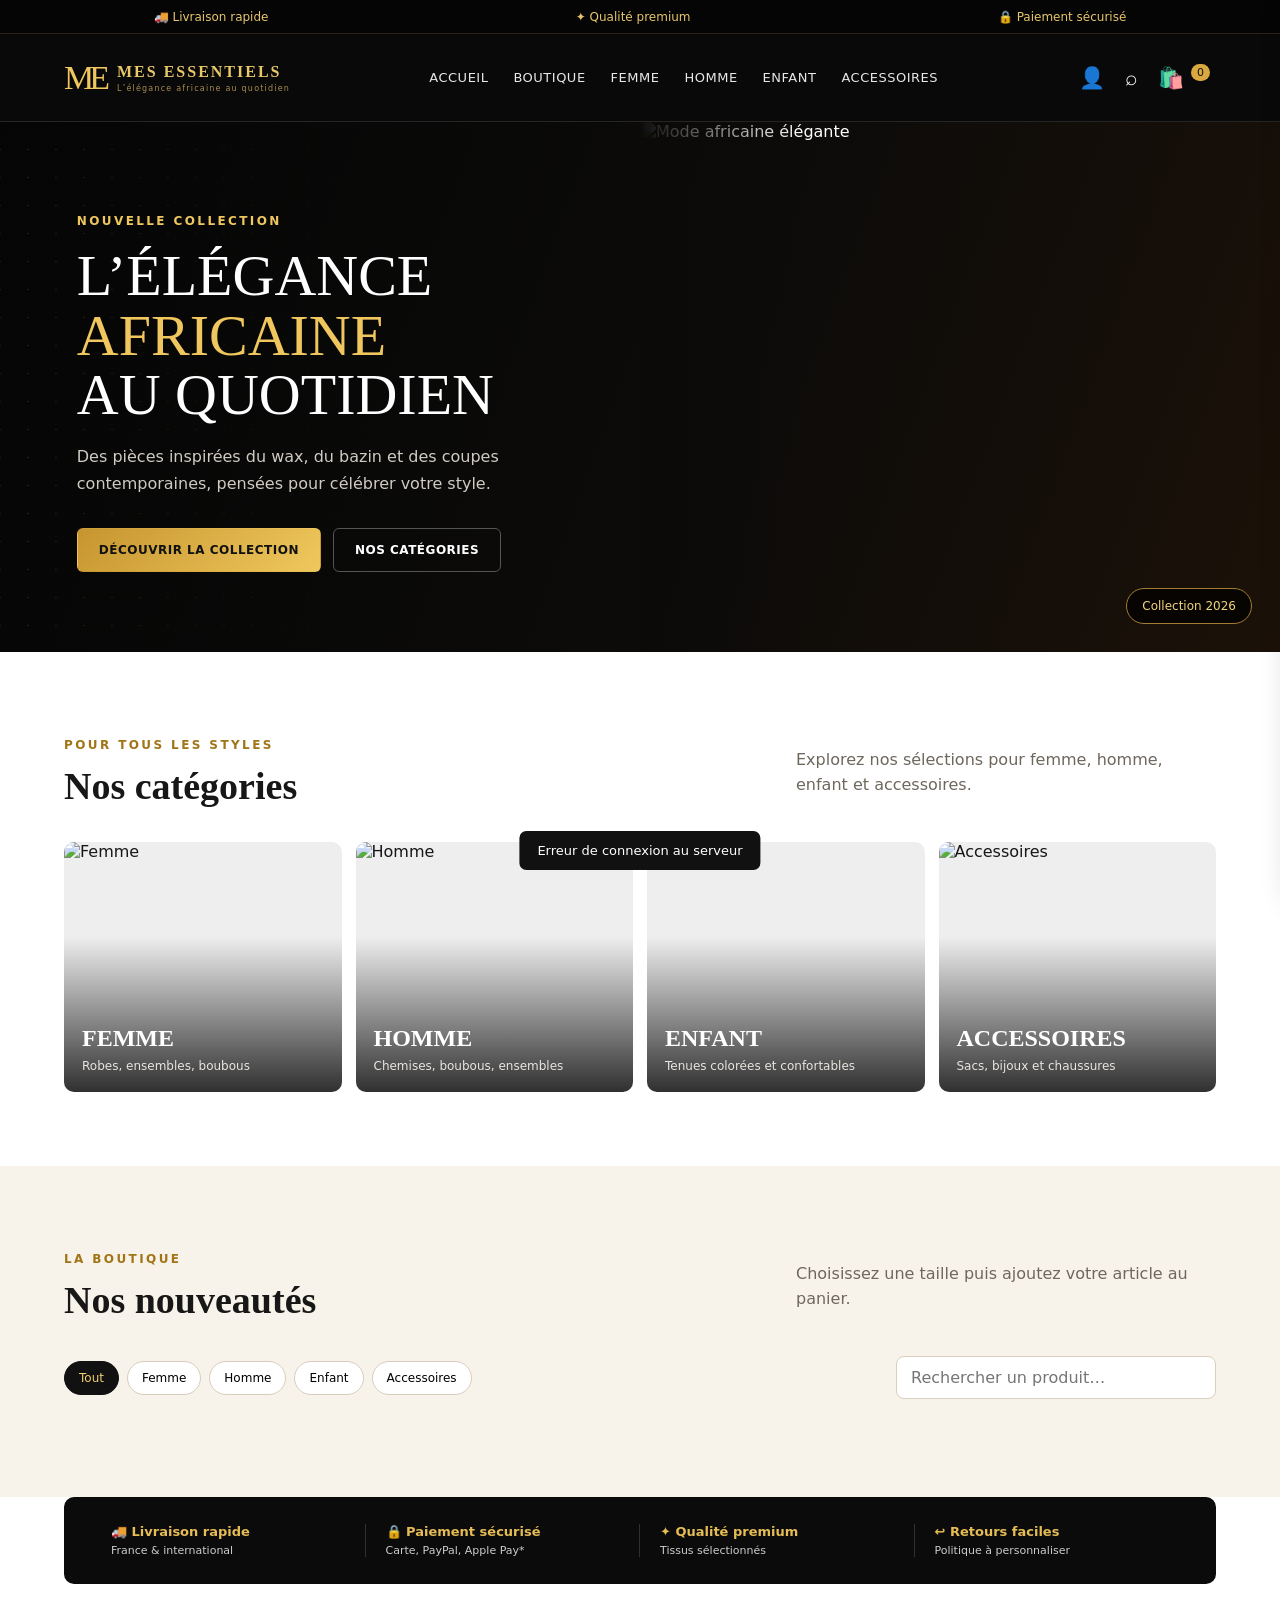
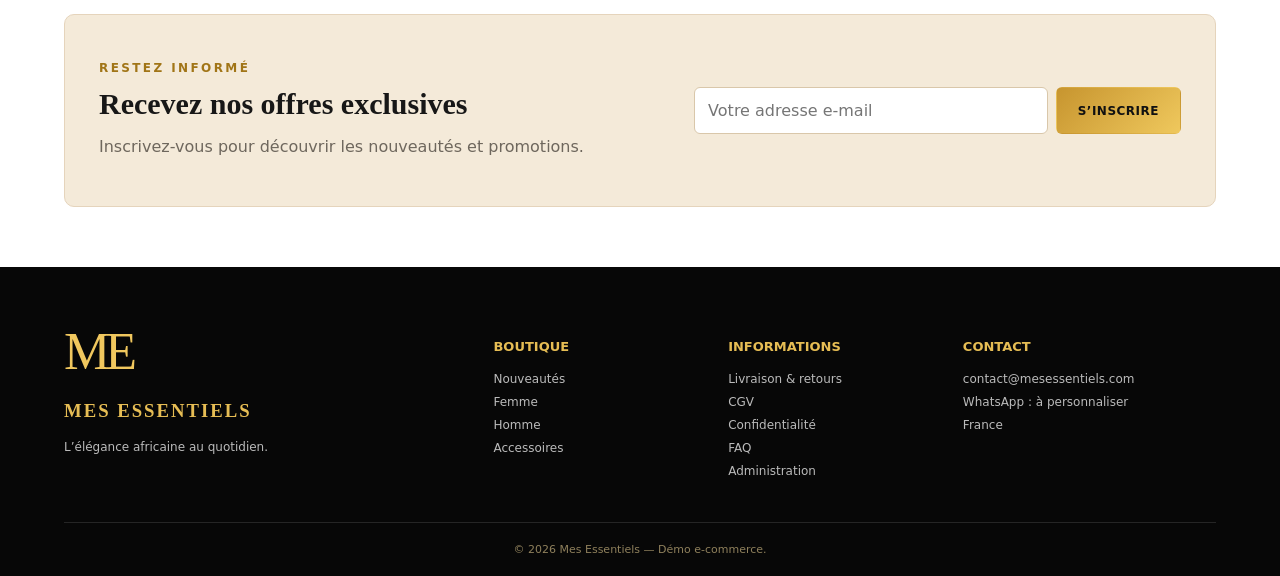
==== index.html @ 94cf5a59 "Add files via upload" ====
<!doctype html>
<html lang="fr">
<head>
  <meta charset="utf-8" />
  <meta name="viewport" content="width=device-width,initial-scale=1" />
  <meta name="description" content="Mes Essentiels — vêtements et accessoires africains élégants pour femme, homme et enfant." />
  <title>Mes Essentiels — L'élégance africaine au quotidien</title>
  <link rel="stylesheet" href="styles.css" />
</head>
<body>
  <div class="topbar"><span>🚚 Livraison rapide</span><span>✦ Qualité premium</span><span>🔒 Paiement sécurisé</span></div>
  <header class="header">
    <a class="brand" href="#accueil"><span class="monogram">ME</span><span><b>MES ESSENTIELS</b><small>L’élégance africaine au quotidien</small></span></a>
    <button class="menu-btn" id="menuBtn" aria-label="Menu">☰</button>
    <nav id="nav">
      <a href="#accueil">Accueil</a><a href="#boutique">Boutique</a><a href="#femme">Femme</a><a href="#homme">Homme</a><a href="#enfant">Enfant</a><a href="#accessoires">Accessoires</a>
    </nav>
    <div class="actions"><button id="searchBtn" title="Rechercher">⌕</button><button id="cartBtn" class="cart-btn">🛍️ <span id="cartCount">0</span></button></div>
  </header>

  <main>
    <section class="hero" id="accueil">
      <div class="hero-copy">
        <p class="eyebrow">NOUVELLE COLLECTION</p>
        <h1>L’élégance <span>africaine</span><br>au quotidien</h1>
        <p>Des pièces inspirées du wax, du bazin et des coupes contemporaines, pensées pour célébrer votre style.</p>
        <div class="hero-buttons"><a class="btn gold" href="#boutique">Découvrir la collection</a><a class="btn ghost" href="#categories">Nos catégories</a></div>
      </div>
      <div class="hero-media"><img src="assets/hero.jpg" alt="Mode africaine élégante"><div class="badge">Collection 2026</div></div>
    </section>

    <section class="section" id="categories">
      <div class="section-head"><div><p class="eyebrow dark">POUR TOUS LES STYLES</p><h2>Nos catégories</h2></div><p>Explorez nos sélections pour femme, homme, enfant et accessoires.</p></div>
      <div class="categories">
        <a class="category" href="#boutique" data-filter="femme"><img src="assets/femme.jpg" alt="Femme"><div><h3>Femme</h3><span>Robes, ensembles, boubous</span></div></a>
        <a class="category" href="#boutique" data-filter="homme"><img src="assets/homme.jpg" alt="Homme"><div><h3>Homme</h3><span>Chemises, boubous, ensembles</span></div></a>
        <a class="category" href="#boutique" data-filter="enfant"><img src="assets/enfant.jpg" alt="Enfant"><div><h3>Enfant</h3><span>Tenues colorées et confortables</span></div></a>
        <a class="category" href="#boutique" data-filter="accessoires"><img src="assets/accessoires.jpg" alt="Accessoires"><div><h3>Accessoires</h3><span>Sacs, bijoux et chaussures</span></div></a>
      </div>
    </section>

    <section class="section shop" id="boutique">
      <div class="section-head"><div><p class="eyebrow dark">LA BOUTIQUE</p><h2>Nos nouveautés</h2></div><p>Choisissez une taille puis ajoutez votre article au panier.</p></div>
      <div class="shop-tools">
        <div class="filters" id="filters"><button class="active" data-filter="all">Tout</button><button data-filter="femme">Femme</button><button data-filter="homme">Homme</button><button data-filter="enfant">Enfant</button><button data-filter="accessoires">Accessoires</button></div>
        <input id="searchInput" type="search" placeholder="Rechercher un produit…" />
      </div>
      <div class="products" id="productGrid"></div>
    </section>

    <section class="benefits">
      <div><b>🚚 Livraison rapide</b><span>France & international</span></div>
      <div><b>🔒 Paiement sécurisé</b><span>Carte, PayPal, Apple Pay*</span></div>
      <div><b>✦ Qualité premium</b><span>Tissus sélectionnés</span></div>
      <div><b>↩ Retours faciles</b><span>Politique à personnaliser</span></div>
    </section>

    <section class="newsletter"><div><p class="eyebrow dark">RESTEZ INFORMÉ</p><h2>Recevez nos offres exclusives</h2><p>Inscrivez-vous pour découvrir les nouveautés et promotions.</p></div><form id="newsletterForm"><input type="email" placeholder="Votre adresse e-mail" required><button class="btn gold">S’inscrire</button></form></section>
  </main>

  <footer><div class="footer-grid"><div><span class="monogram footer-logo">ME</span><h3>Mes Essentiels</h3><p>L’élégance africaine au quotidien.</p></div><div><h4>Boutique</h4><a href="#boutique">Nouveautés</a><a href="#femme">Femme</a><a href="#homme">Homme</a><a href="#accessoires">Accessoires</a></div><div><h4>Informations</h4><a href="#">Livraison & retours</a><a href="#">CGV</a><a href="#">Confidentialité</a><a href="#">FAQ</a><a href="admin.html">Administration</a></div><div><h4>Contact</h4><p>contact@mesessentiels.com</p><p>WhatsApp : à personnaliser</p><p>France</p></div></div><div class="copyright">© 2026 Mes Essentiels — Démo e-commerce.</div></footer>

  <aside class="cart" id="cart" aria-hidden="true"><div class="cart-header"><h2>Votre panier</h2><button id="closeCart">✕</button></div><div id="cartItems" class="cart-items"></div><div class="cart-footer"><div class="total"><span>Total</span><strong id="cartTotal">0,00 €</strong></div><button class="btn gold full" id="orderBtn">Commander sur WhatsApp</button><button class="btn ghost full dark-text" id="clearCart">Vider le panier</button><small>Paiement à la livraison actif. Stripe et WhatsApp s’activent via la configuration du serveur.</small></div></aside>
  <div class="overlay" id="overlay"></div>
  <div class="toast" id="toast"></div>
  <script src="app.js"></script>
</body>
</html>
---- styles.css ----
:root{--black:#090909;--black2:#131313;--gold:#d9a93f;--gold2:#f0c75e;--cream:#f8f3ea;--text:#171717;--muted:#6e675d;--white:#fff;--line:#e8dfd1}*{box-sizing:border-box}html{scroll-behavior:smooth}body{margin:0;font-family:Inter,ui-sans-serif,system-ui,-apple-system,BlinkMacSystemFont,"Segoe UI",sans-serif;background:#fff;color:var(--text)}a{text-decoration:none;color:inherit}button,input{font:inherit}.topbar{height:34px;background:#050505;color:#e8c66d;display:flex;justify-content:space-around;align-items:center;font-size:12px;border-bottom:1px solid #2c2412}.header{height:88px;background:var(--black);color:#fff;display:flex;align-items:center;gap:28px;padding:0 5vw;position:sticky;top:0;z-index:20;border-bottom:1px solid #252525}.brand{display:flex;align-items:center;gap:12px;min-width:230px}.monogram{font-family:Georgia,serif;font-size:34px;color:var(--gold2);letter-spacing:-5px}.brand b{display:block;font-family:Georgia,serif;letter-spacing:2px;font-size:16px;color:#e9c869}.brand small{display:block;font-size:8px;letter-spacing:1.2px;color:#a98d4c;margin-top:3px}.header nav{display:flex;gap:25px;align-items:center;flex:1;justify-content:center}.header nav a{font-size:13px;text-transform:uppercase;letter-spacing:.5px;color:#e8e8e8;position:relative}.header nav a:hover{color:var(--gold2)}.actions{display:flex;gap:8px}.actions button,.menu-btn{border:0;background:transparent;color:#fff;cursor:pointer;font-size:21px}.cart-btn span{background:var(--gold);color:#111;border-radius:99px;font-size:11px;padding:2px 6px;vertical-align:top}.menu-btn{display:none}.hero{background:linear-gradient(110deg,#050505 0%,#0c0b0a 55%,#1b1108 100%);min-height:530px;color:#fff;display:grid;grid-template-columns:1fr 1fr;overflow:hidden}.hero-copy{padding:80px 6vw 70px;position:relative}.hero-copy:before{content:"";position:absolute;inset:0;opacity:.16;background-image:linear-gradient(45deg,var(--gold) 1px,transparent 1px),linear-gradient(-45deg,var(--gold) 1px,transparent 1px);background-size:28px 28px;mask-image:linear-gradient(90deg,#000,transparent 65%)}.hero-copy>*{position:relative}.eyebrow{font-size:12px;letter-spacing:2.4px;color:var(--gold2);font-weight:800}.eyebrow.dark{color:#a17517}.hero h1{font-family:Georgia,serif;font-size:58px;line-height:1.03;text-transform:uppercase;font-weight:500;margin:18px 0}.hero h1 span{color:var(--gold2)}.hero p:not(.eyebrow){max-width:540px;line-height:1.7;color:#d0cbc3}.hero-buttons{display:flex;gap:12px;margin-top:30px}.btn{display:inline-flex;justify-content:center;align-items:center;border-radius:6px;padding:14px 21px;border:1px solid transparent;text-transform:uppercase;font-size:12px;font-weight:800;letter-spacing:.5px;cursor:pointer}.gold{background:linear-gradient(135deg,#c7952f,#efc85d);color:#111}.gold:hover{filter:brightness(1.07)}.ghost{border-color:#555;background:transparent;color:#fff}.hero-media{min-height:530px;position:relative}.hero-media:after{content:"";position:absolute;inset:0;background:linear-gradient(90deg,#0b0a09 0%,transparent 25%)}.hero-media img{width:100%;height:100%;object-fit:cover;object-position:center}.badge{position:absolute;right:28px;bottom:28px;z-index:2;background:rgba(0,0,0,.72);border:1px solid #a37d30;color:#f3d37d;padding:10px 15px;border-radius:99px;font-size:12px}.section{padding:74px 5vw}.section-head{display:flex;justify-content:space-between;align-items:end;gap:25px;margin-bottom:28px}.section-head h2,.newsletter h2{font-family:Georgia,serif;font-size:38px;margin:6px 0}.section-head>p{max-width:420px;color:var(--muted);line-height:1.6}.categories{display:grid;grid-template-columns:repeat(4,1fr);gap:14px}.category{height:250px;border-radius:10px;overflow:hidden;position:relative;background:#eee}.category:after{content:"";position:absolute;inset:0;background:linear-gradient(0deg,rgba(0,0,0,.8),transparent 62%)}.category img{width:100%;height:100%;object-fit:cover;transition:.35s}.category:hover img{transform:scale(1.04)}.category div{position:absolute;z-index:2;left:18px;bottom:18px;color:#fff}.category h3{font-family:Georgia,serif;text-transform:uppercase;font-size:24px;margin:0 0 3px}.category span{font-size:12px;color:#e9e5df}.shop{background:var(--cream)}.shop-tools{display:flex;justify-content:space-between;gap:20px;align-items:center;margin-bottom:24px}.filters{display:flex;gap:8px;flex-wrap:wrap}.filters button{border:1px solid #d8cdbd;background:#fff;border-radius:99px;padding:9px 14px;cursor:pointer;font-size:12px}.filters button.active{background:#111;color:#f1cf74;border-color:#111}.shop-tools input{width:min(320px,100%);border:1px solid #d9cfbf;border-radius:8px;padding:11px 14px;background:#fff}.products{display:grid;grid-template-columns:repeat(5,1fr);gap:16px}.product{background:#fff;border:1px solid var(--line);border-radius:10px;overflow:hidden;box-shadow:0 4px 16px rgba(61,44,17,.06);display:flex;flex-direction:column}.product-image{aspect-ratio:.88;position:relative;background:#eee;overflow:hidden}.product-image img{width:100%;height:100%;object-fit:cover;transition:.35s}.product:hover .product-image img{transform:scale(1.035)}.pill{position:absolute;left:8px;top:8px;background:#111;color:#fff;border-radius:99px;padding:5px 8px;font-size:9px}.product-body{padding:14px;display:flex;flex-direction:column;flex:1}.product h3{font-size:14px;margin:0 0 7px}.price{font-weight:800;margin-bottom:10px}.sizes{display:flex;gap:5px;flex-wrap:wrap;margin-bottom:12px}.sizes button{border:1px solid #cdbfaaa8;background:#fff;border-radius:4px;font-size:10px;padding:4px 6px;cursor:pointer}.sizes button.selected{background:#111;color:#f4d276}.add{margin-top:auto;background:#0c0c0c;color:#f1ca63;border:0;border-radius:5px;padding:10px;cursor:pointer;font-size:11px;text-transform:uppercase}.benefits{margin:0 5vw 30px;background:#0b0b0b;color:#fff;display:grid;grid-template-columns:repeat(4,1fr);border-radius:10px;padding:27px}.benefits div{padding:0 20px;border-right:1px solid #332f2a}.benefits div:last-child{border:0}.benefits b{display:block;color:#e6bd54;font-size:13px}.benefits span{font-size:11px;color:#ccc;display:block;margin-top:5px}.newsletter{margin:0 5vw 60px;background:#f4ead9;border:1px solid #e5d4bc;padding:34px;display:flex;justify-content:space-between;gap:30px;align-items:center;border-radius:10px}.newsletter h2{font-size:30px}.newsletter p{color:var(--muted)}.newsletter form{display:flex;gap:8px;min-width:45%}.newsletter input{flex:1;border:1px solid #d9c7aa;border-radius:6px;padding:13px}footer{background:#070707;color:#ddd;padding:55px 5vw 20px}.footer-grid{display:grid;grid-template-columns:2fr 1fr 1fr 1.3fr;gap:40px}.footer-logo{font-size:52px}.footer-grid h3{font-family:Georgia,serif;color:#e6bd54;text-transform:uppercase;letter-spacing:2px}.footer-grid h4{color:#e6bd54;font-size:13px;text-transform:uppercase}.footer-grid a,.footer-grid p{display:block;font-size:12px;color:#bbb;margin:9px 0}.copyright{border-top:1px solid #252525;margin-top:35px;padding-top:20px;text-align:center;color:#8f805c;font-size:11px}.cart{position:fixed;right:0;top:0;height:100vh;width:min(430px,92vw);background:#fff;z-index:50;transform:translateX(105%);transition:.3s;display:flex;flex-direction:column;box-shadow:-10px 0 30px rgba(0,0,0,.2)}.cart.open{transform:translateX(0)}.cart-header{display:flex;justify-content:space-between;align-items:center;padding:20px;border-bottom:1px solid #eee}.cart-header button{border:0;background:none;font-size:20px;cursor:pointer}.cart-items{padding:16px;overflow:auto;flex:1}.cart-item{display:grid;grid-template-columns:72px 1fr auto;gap:12px;padding:12px 0;border-bottom:1px solid #eee}.cart-item img{width:72px;height:85px;object-fit:cover;border-radius:6px}.cart-item h4{font-size:13px;margin:0 0 4px}.cart-item small{color:#777}.qty{display:flex;align-items:center;gap:8px;margin-top:8px}.qty button{border:1px solid #ddd;background:#fff;width:24px;height:24px;border-radius:4px}.remove{border:0;background:none;color:#a13535;cursor:pointer}.cart-footer{padding:18px;border-top:1px solid #eee}.total{display:flex;justify-content:space-between;font-size:18px;margin-bottom:16px}.full{width:100%;margin-top:8px}.dark-text{color:#222;border-color:#bbb}.cart-footer small{display:block;color:#777;margin-top:10px;line-height:1.5}.overlay{position:fixed;inset:0;background:rgba(0,0,0,.55);z-index:40;opacity:0;pointer-events:none;transition:.3s}.overlay.show{opacity:1;pointer-events:auto}.toast{position:fixed;left:50%;bottom:30px;transform:translate(-50%,20px);background:#111;color:#fff;padding:12px 18px;border-radius:7px;z-index:80;opacity:0;transition:.25s;font-size:13px}.toast.show{opacity:1;transform:translate(-50%,0)}
@media(max-width:1000px){.header nav{display:none;position:absolute;left:0;right:0;top:88px;background:#0b0b0b;padding:20px;flex-direction:column}.header nav.open{display:flex}.menu-btn{display:block}.brand{margin-right:auto}.hero{grid-template-columns:1fr}.hero-media{min-height:360px}.products{grid-template-columns:repeat(3,1fr)}.categories{grid-template-columns:repeat(2,1fr)}.benefits{grid-template-columns:repeat(2,1fr);gap:25px}.benefits div{border:0}.footer-grid{grid-template-columns:repeat(2,1fr)}}
@media(max-width:650px){.topbar span:nth-child(2),.topbar span:nth-child(3){display:none}.header{height:72px;padding:0 18px}.header nav{top:72px}.brand{min-width:auto}.brand small{display:none}.brand b{font-size:13px}.hero-copy{padding:60px 22px}.hero h1{font-size:40px}.hero-buttons{flex-direction:column;align-items:flex-start}.section{padding:55px 18px}.section-head{display:block}.section-head h2{font-size:32px}.categories{grid-template-columns:1fr 1fr}.category{height:205px}.products{grid-template-columns:1fr 1fr;gap:10px}.shop-tools{align-items:stretch;flex-direction:column}.benefits{margin:0 18px 25px;grid-template-columns:1fr}.newsletter{margin:0 18px 45px;display:block;padding:24px}.newsletter form{min-width:0;display:block}.newsletter input{width:100%;margin-bottom:8px}.footer-grid{grid-template-columns:1fr}.product-body{padding:10px}.product h3{font-size:12px}}
.product-desc{font-size:11px;color:#746e65;line-height:1.45;min-height:32px;margin:0 0 8px}.stock{display:block;color:#8b7b5a;margin-bottom:8px}.add:disabled{opacity:.45;cursor:not-allowed}.modal-backdrop{position:fixed;inset:0;background:#0009;z-index:100;display:flex;align-items:center;justify-content:center;padding:18px;opacity:0;pointer-events:none;transition:.2s}.modal-backdrop.show{opacity:1;pointer-events:auto}.modal-card{width:min(620px,96vw);max-height:90vh;overflow:auto;background:#fff;border-radius:14px;padding:28px;position:relative;box-shadow:0 24px 70px #0006}.modal-card h2{font-family:Georgia,serif;font-size:32px;margin:8px 0 18px}.modal-close{position:absolute;right:16px;top:14px;border:0;background:#f1ede7;border-radius:99px;width:36px;height:36px;cursor:pointer}.modal-form{display:grid;gap:10px}.modal-form input,.modal-form select{width:100%;padding:12px;border:1px solid #d9cfbf;border-radius:7px;background:#fff}.modal-sep{text-align:center;color:#999;margin:18px 0}.form-msg{color:#a52a2a;font-size:13px}.checkout-grid{grid-template-columns:1fr 1fr}.checkout-grid select,.checkout-grid .full{grid-column:1/-1}.checkout-total{padding:12px 14px;background:#f8f3ea;border-radius:8px}.text-link{color:#8e6410;font-weight:700}@media(max-width:650px){.checkout-grid{grid-template-columns:1fr}.checkout-grid select,.checkout-grid .full{grid-column:auto}.modal-card{padding:24px 18px}}
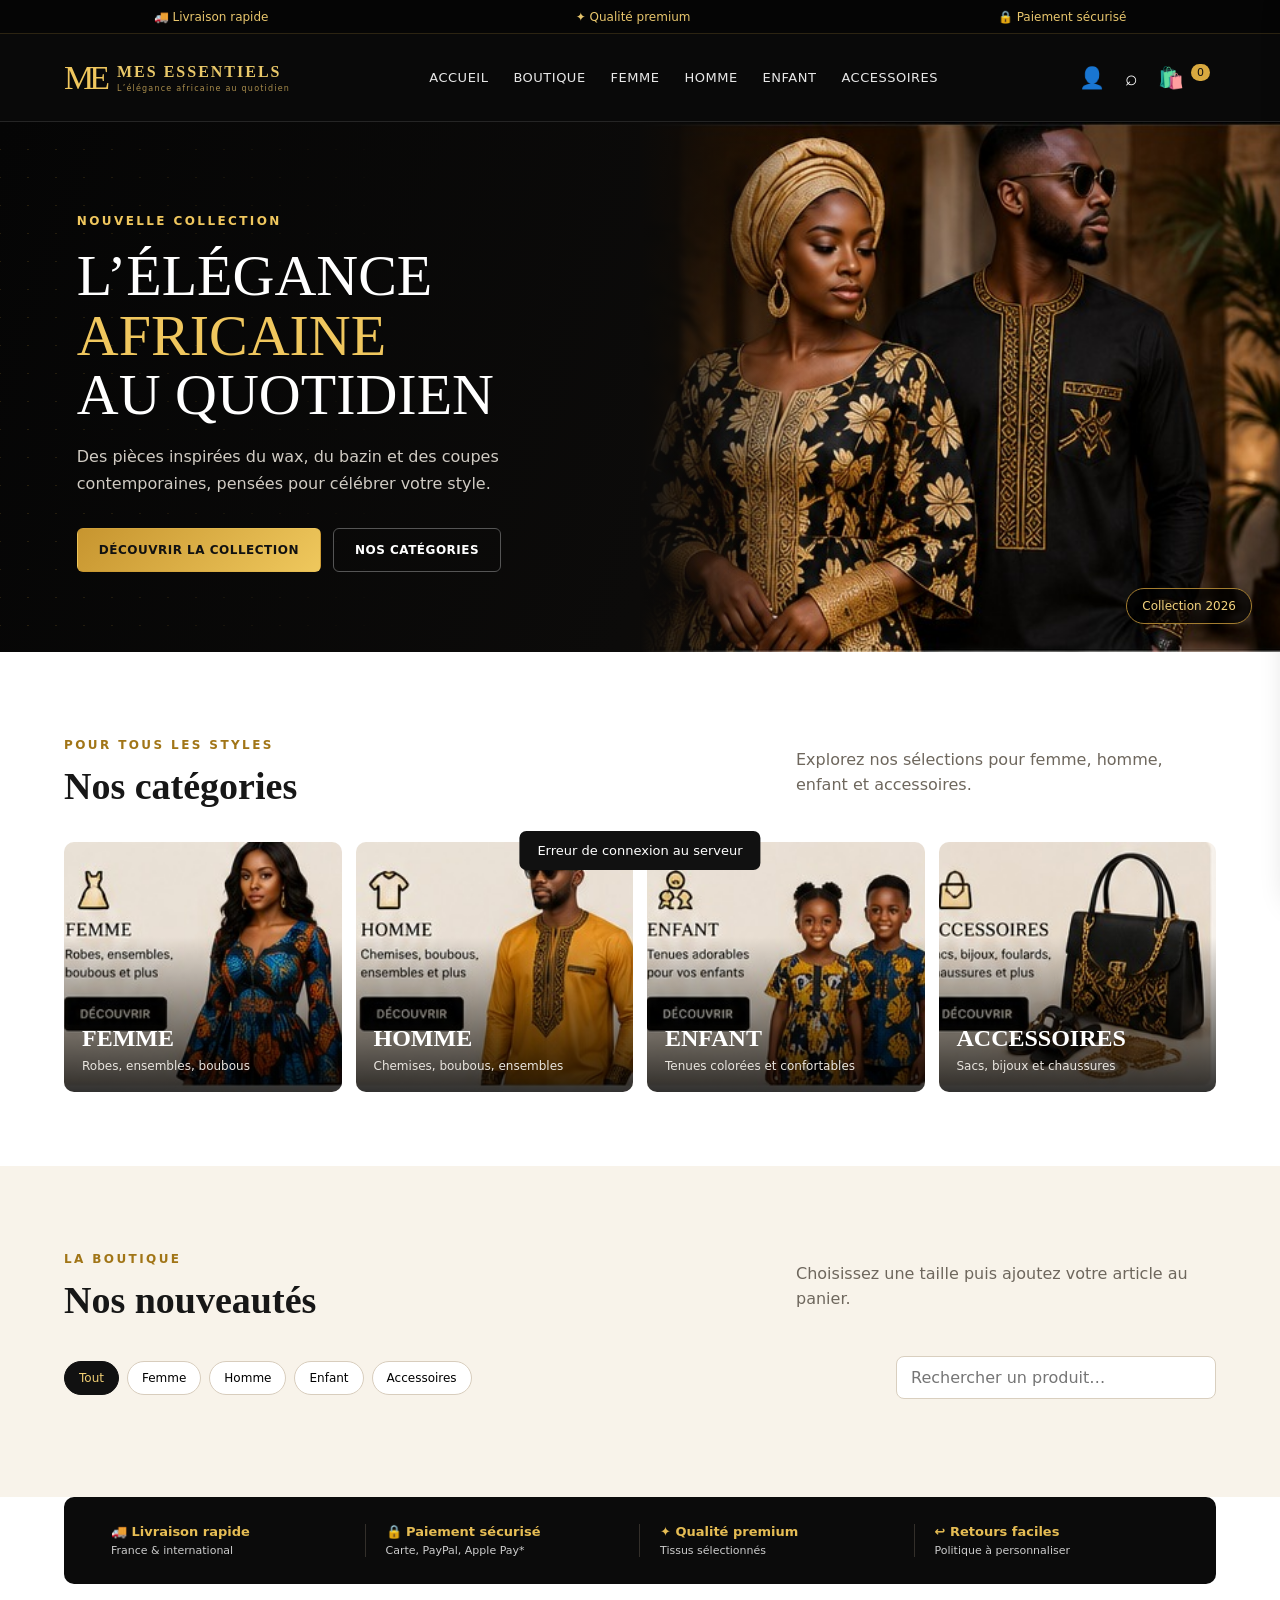
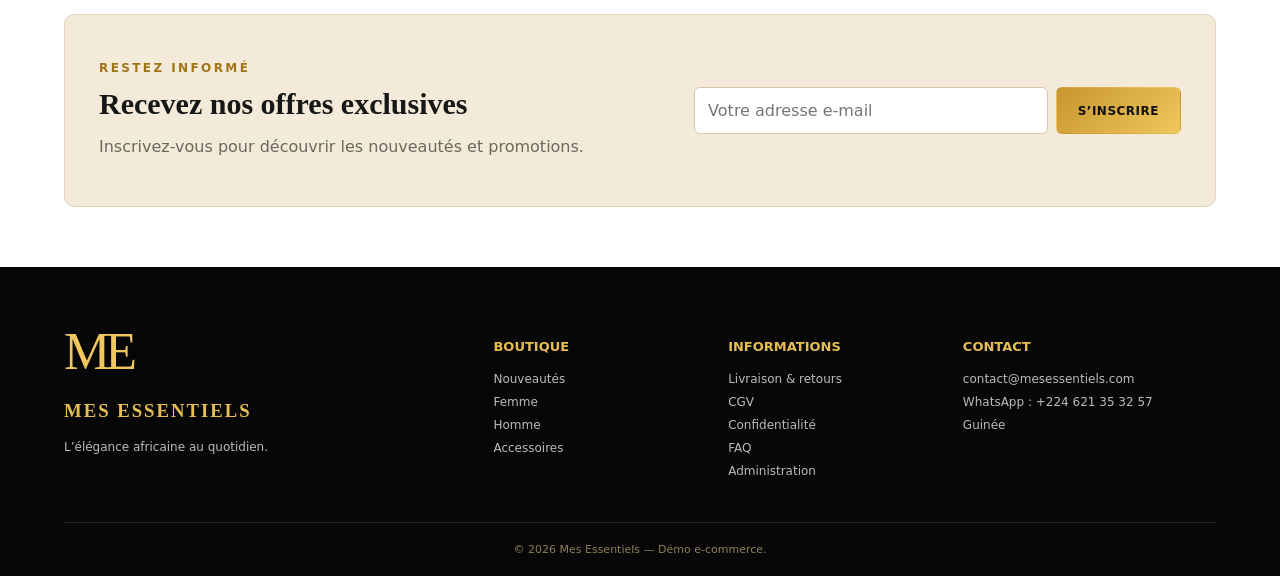
==== commit 4eabb788: "Add files via upload" ====
--- a/index.html
+++ b/index.html
@@ -58,9 +58,9 @@
     <section class="newsletter"><div><p class="eyebrow dark">RESTEZ INFORMÉ</p><h2>Recevez nos offres exclusives</h2><p>Inscrivez-vous pour découvrir les nouveautés et promotions.</p></div><form id="newsletterForm"><input type="email" placeholder="Votre adresse e-mail" required><button class="btn gold">S’inscrire</button></form></section>
   </main>
 
-  <footer><div class="footer-grid"><div><span class="monogram footer-logo">ME</span><h3>Mes Essentiels</h3><p>L’élégance africaine au quotidien.</p></div><div><h4>Boutique</h4><a href="#boutique">Nouveautés</a><a href="#femme">Femme</a><a href="#homme">Homme</a><a href="#accessoires">Accessoires</a></div><div><h4>Informations</h4><a href="#">Livraison & retours</a><a href="#">CGV</a><a href="#">Confidentialité</a><a href="#">FAQ</a><a href="admin.html">Administration</a></div><div><h4>Contact</h4><p>contact@mesessentiels.com</p><p>WhatsApp : à personnaliser</p><p>France</p></div></div><div class="copyright">© 2026 Mes Essentiels — Démo e-commerce.</div></footer>
+  <footer><div class="footer-grid"><div><span class="monogram footer-logo">ME</span><h3>Mes Essentiels</h3><p>L’élégance africaine au quotidien.</p></div><div><h4>Boutique</h4><a href="#boutique">Nouveautés</a><a href="#femme">Femme</a><a href="#homme">Homme</a><a href="#accessoires">Accessoires</a></div><div><h4>Informations</h4><a href="#">Livraison & retours</a><a href="#">CGV</a><a href="#">Confidentialité</a><a href="#">FAQ</a><a href="admin.html">Administration</a></div><div><h4>Contact</h4><p>contact@mesessentiels.com</p><p>WhatsApp : +224 621 35 32 57</p><p>Guinée</p></div></div><div class="copyright">© 2026 Mes Essentiels — Démo e-commerce.</div></footer>
 
-  <aside class="cart" id="cart" aria-hidden="true"><div class="cart-header"><h2>Votre panier</h2><button id="closeCart">✕</button></div><div id="cartItems" class="cart-items"></div><div class="cart-footer"><div class="total"><span>Total</span><strong id="cartTotal">0,00 €</strong></div><button class="btn gold full" id="orderBtn">Commander sur WhatsApp</button><button class="btn ghost full dark-text" id="clearCart">Vider le panier</button><small>Paiement à la livraison actif. Stripe et WhatsApp s’activent via la configuration du serveur.</small></div></aside>
+  <aside class="cart" id="cart" aria-hidden="true"><div class="cart-header"><h2>Votre panier</h2><button id="closeCart">✕</button></div><div id="cartItems" class="cart-items"></div><div class="cart-footer"><div class="total"><span>Total</span><strong id="cartTotal">0 FG</strong></div><button class="btn gold full" id="orderBtn">Finaliser ma commande</button><button class="btn ghost full dark-text" id="clearCart">Vider le panier</button><small>Compte client obligatoire pour commander. Paiement à la livraison actif.</small></div></aside>
   <div class="overlay" id="overlay"></div>
   <div class="toast" id="toast"></div>
   <script src="app.js"></script>
